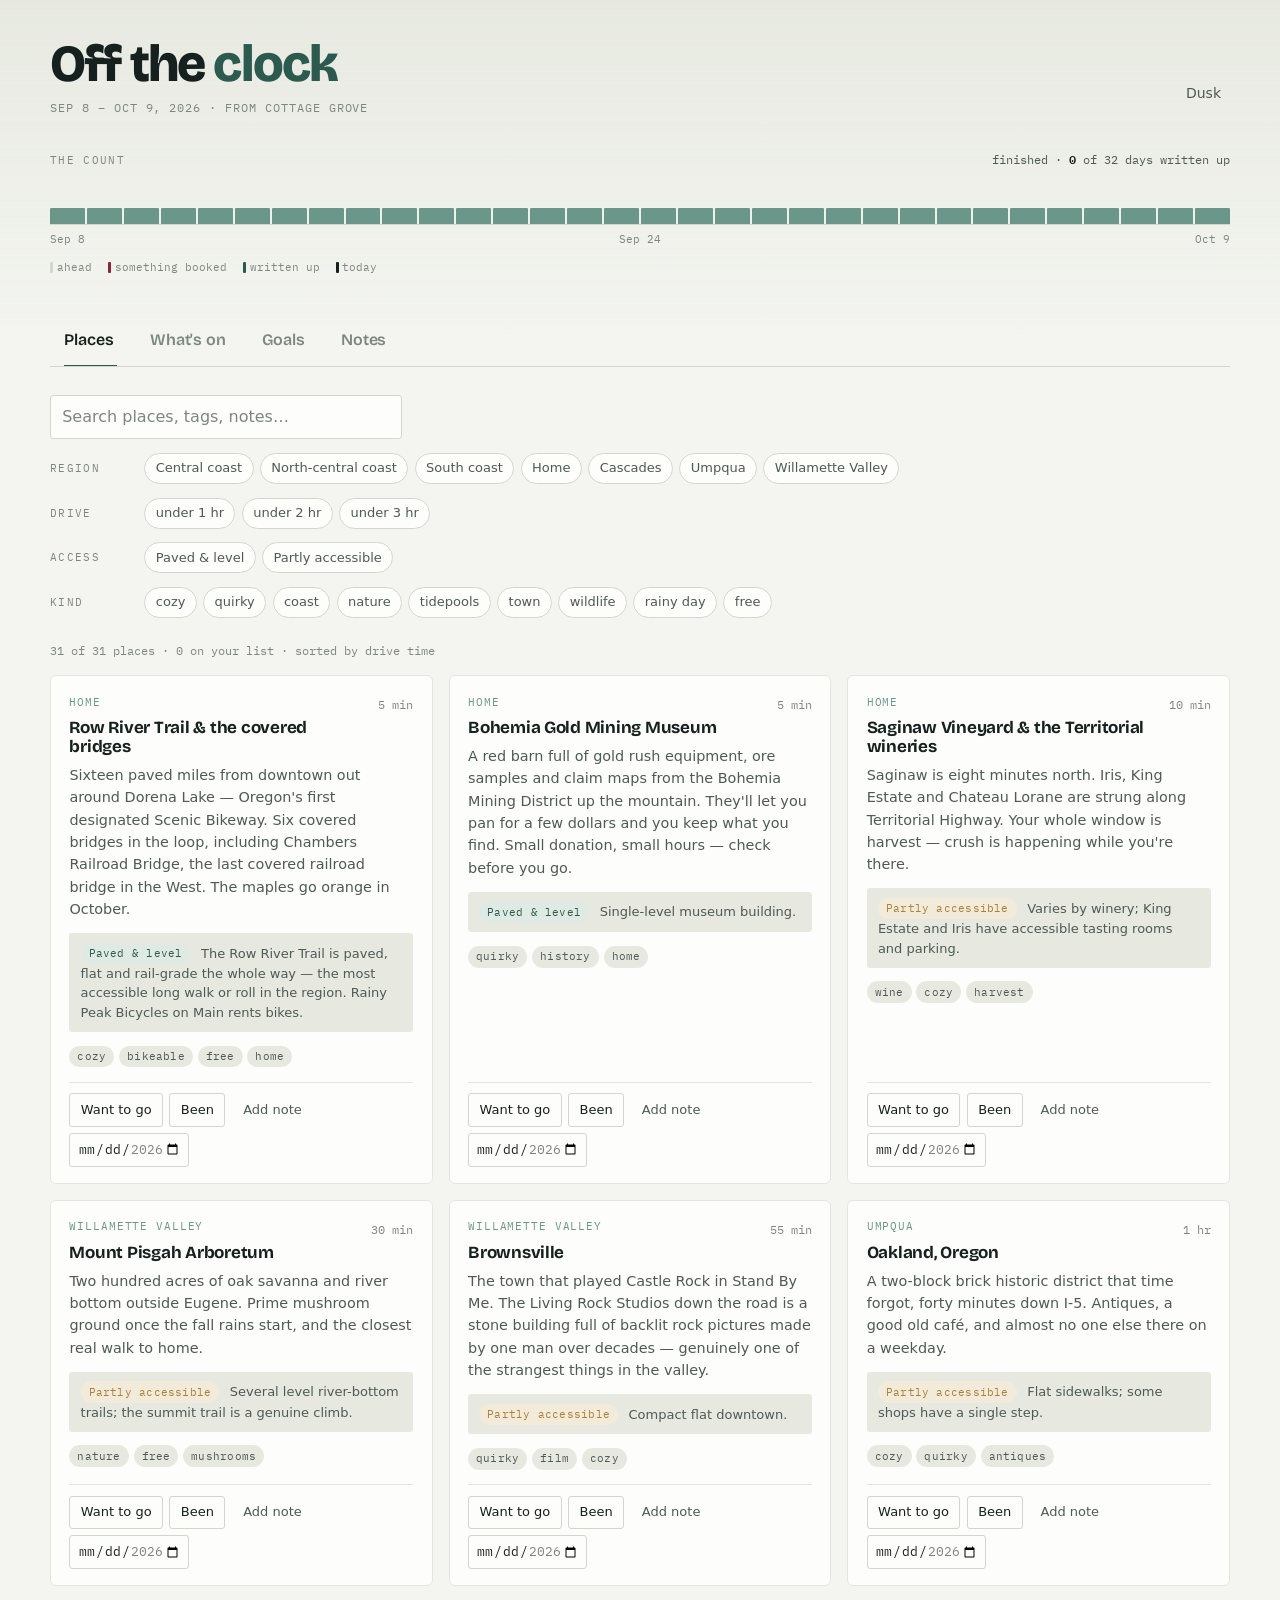
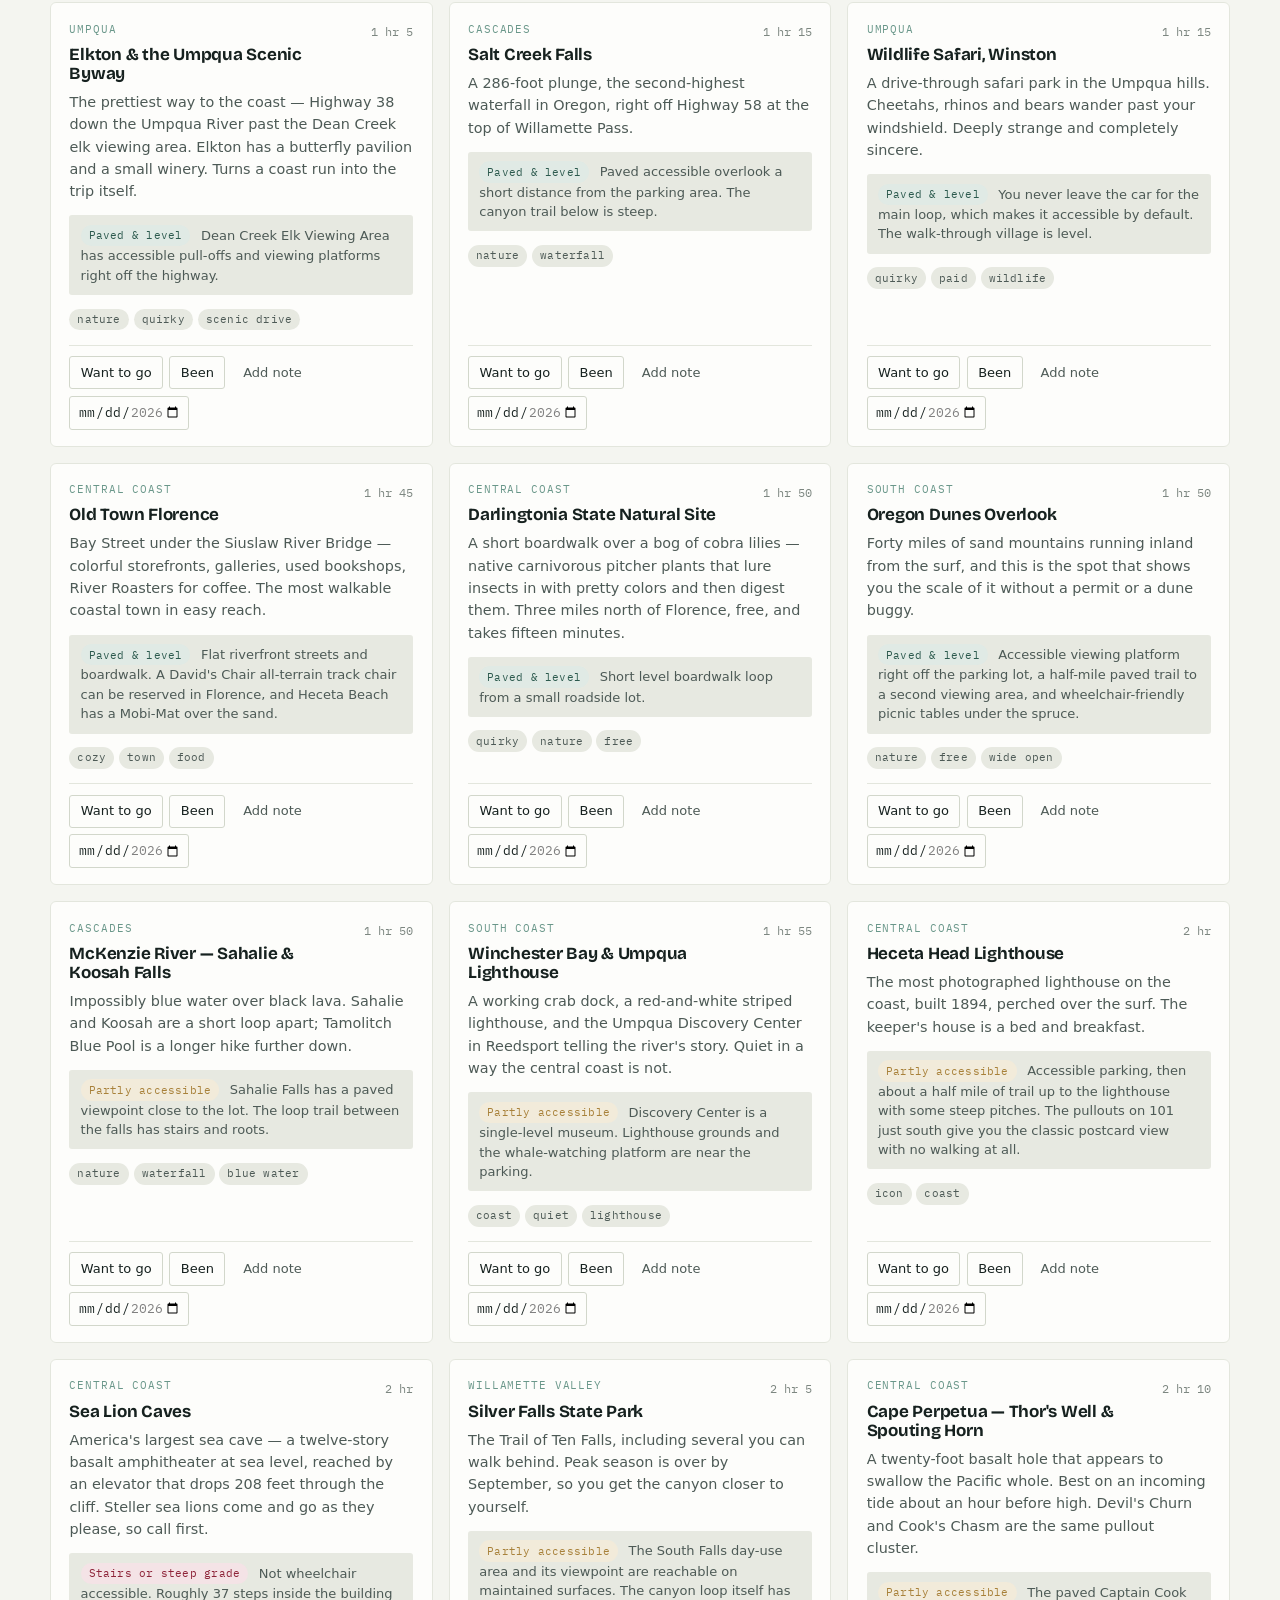
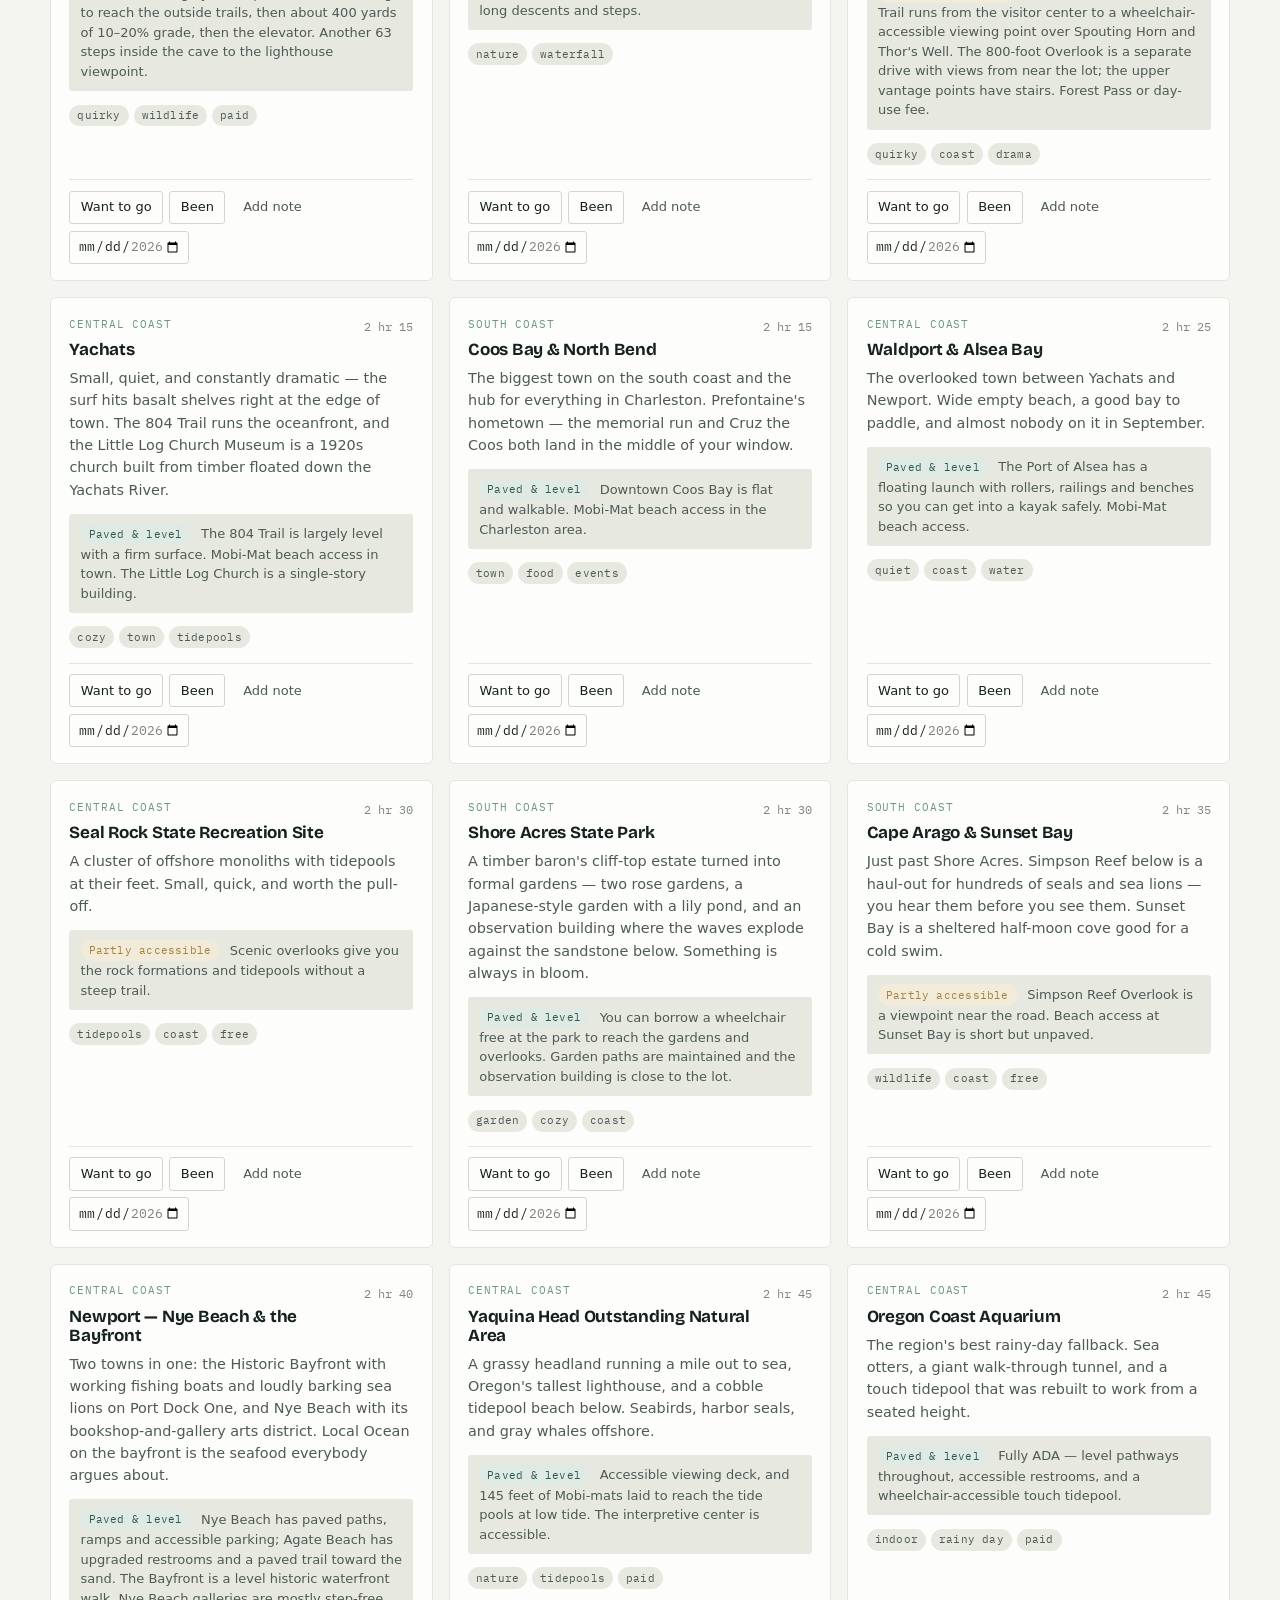
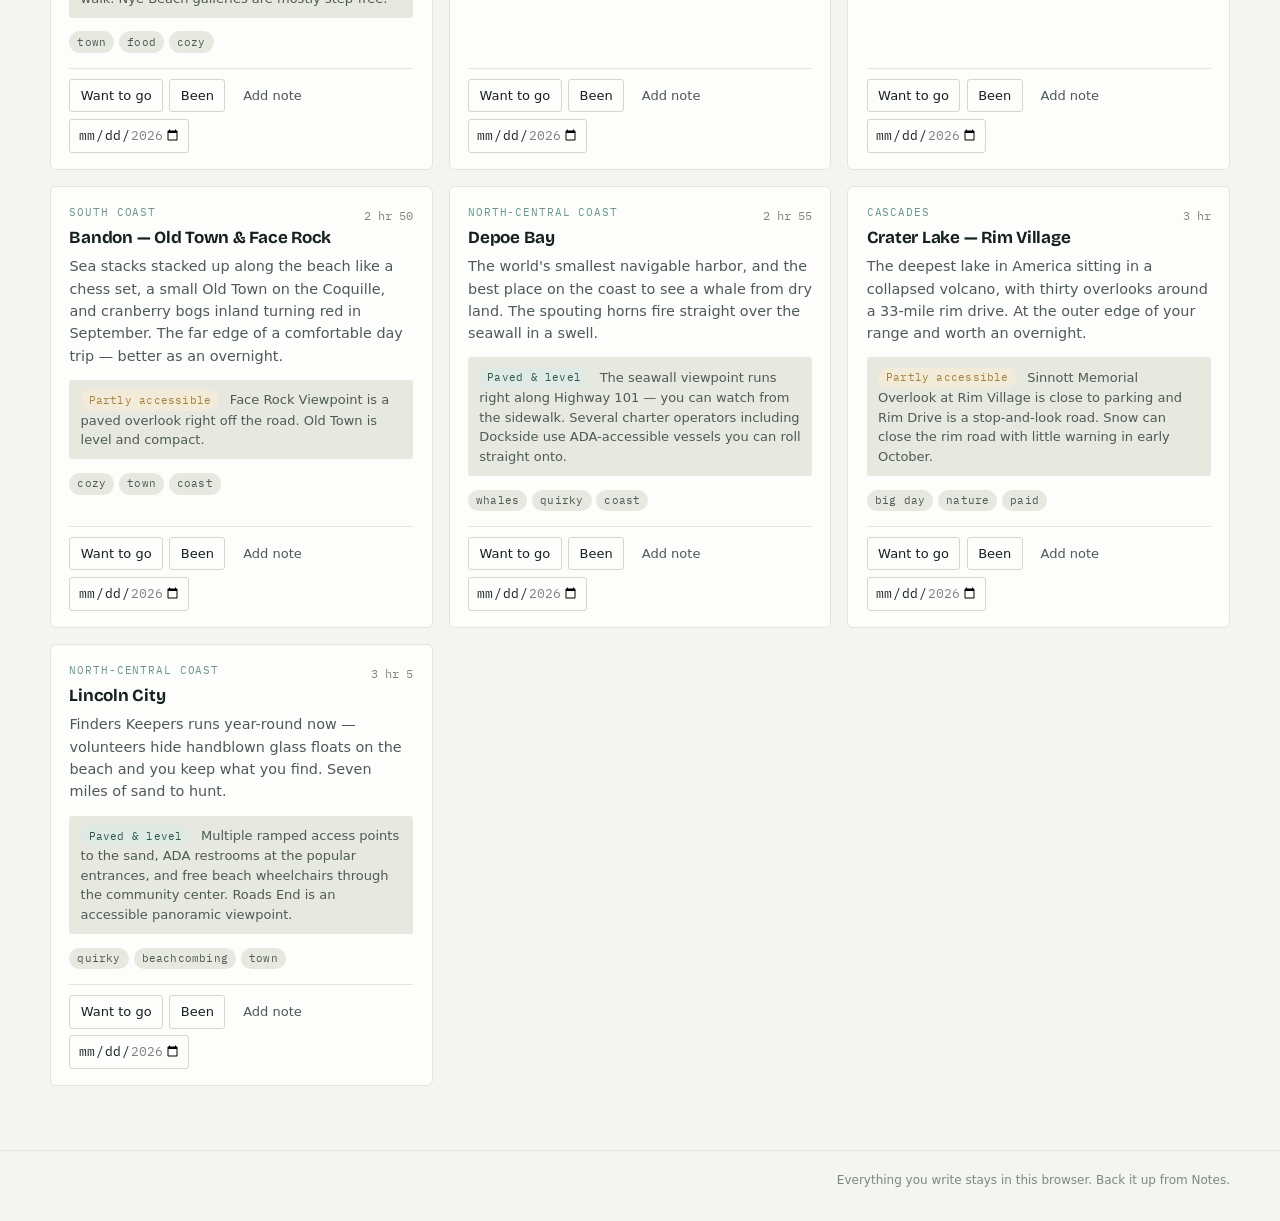
==== index.html @ e520e174 "first commit" ====
<!doctype html>
<html lang="en" data-theme="light">
  <head>
    <meta charset="utf-8" />
    <meta name="viewport" content="width=device-width, initial-scale=1" />
    <meta name="theme-color" content="#2c5a4e" />
    <meta
      name="description"
      content="Trip planner, goal keeper and notebook for a sabbatical on the Oregon coast, Sep 8 – Oct 9 2026."
    />
    <title>Off the clock — Sep 8 to Oct 9</title>

    <link rel="preconnect" href="https://fonts.googleapis.com" />
    <link rel="preconnect" href="https://fonts.gstatic.com" crossorigin />
    <link
      href="https://fonts.googleapis.com/css2?family=Bricolage+Grotesque:opsz,wght@12..96,400;12..96,600;12..96,700;12..96,800&family=IBM+Plex+Mono:wght@400;500&display=swap"
      rel="stylesheet"
    />
    <link rel="stylesheet" href="./styles/main.css" />
  </head>

  <body>
    <app-layout theme="light">
      <day-strip slot="strip"></day-strip>

      <app-tabs>
        <tab-panel label="Places">
          <place-list></place-list>
        </tab-panel>

        <tab-panel label="What's on">
          <event-list></event-list>
        </tab-panel>

        <tab-panel label="Goals">
          <goal-board></goal-board>
        </tab-panel>

        <tab-panel label="Notes">
          <journal-log></journal-log>
        </tab-panel>
      </app-tabs>
    </app-layout>

    <app-modal></app-modal>

    <script type="module" src="./js/main.js"></script>
  </body>
</html>
---- styles/main.css ----
/* ============================================================
   Sabbatical — design tokens and document-level styles.

   Palette is taken from the coast in October: wet basalt, lichen
   fog, kelp, and the cranberry bogs south of Bandon that turn red
   in exactly this window.

   Custom properties declared on :root inherit through shadow
   boundaries, so every component reads from this one place.
   ============================================================ */

:root {
  color-scheme: light;

  /* surfaces */
  --paper: #f4f5f0;
  --fog: #e7e9e1;
  --surface: #fdfdfb;
  --line: #d2d7cb;
  --line-soft: #e3e6dd;

  /* ink */
  --ink: #16211f;
  --ink-soft: #4d5a56;
  --ink-faint: #7d8781;

  /* accents */
  --kelp: #2c5a4e;
  --kelp-soft: #6a978a;
  --kelp-wash: #e0eae5;
  --cranberry: #8d2338;
  --cranberry-wash: #f4e3e6;
  --tide: #3f6f8d;
  --tide-wash: #e2ecf1;
  --sand: #a8813a;
  --sand-wash: #f2ebda;

  /* type */
  --display: 'Bricolage Grotesque', 'Trebuchet MS', system-ui, sans-serif;
  --body: system-ui, -apple-system, 'Segoe UI', Roboto, sans-serif;
  --mono: 'IBM Plex Mono', ui-monospace, 'SF Mono', Menlo, monospace;

  /* geometry */
  --radius: 3px;
  --radius-lg: 6px;
  --shadow: 0 1px 2px rgb(22 33 31 / 0.06), 0 4px 14px rgb(22 33 31 / 0.05);
  --shadow-lift: 0 2px 4px rgb(22 33 31 / 0.08), 0 10px 30px rgb(22 33 31 / 0.1);
  --transition: 160ms cubic-bezier(0.4, 0, 0.2, 1);

  /* rhythm */
  --gutter: clamp(1rem, 4vw, 2.5rem);
  --measure: 68ch;
}

[data-theme='dark'] {
  color-scheme: dark;

  --paper: #101917;
  --fog: #18241f;
  --surface: #1b2926;
  --line: #2c3d39;
  --line-soft: #23322e;

  --ink: #e6eae3;
  --ink-soft: #a7b3ad;
  --ink-faint: #75837d;

  --kelp: #79bda9;
  --kelp-soft: #4d8474;
  --kelp-wash: #1c3230;
  --cranberry: #e08296;
  --cranberry-wash: #33202a;
  --tide: #82b3cf;
  --tide-wash: #1b2c36;
  --sand: #cfab63;
  --sand-wash: #302a1d;

  --shadow: 0 1px 2px rgb(0 0 0 / 0.4), 0 4px 14px rgb(0 0 0 / 0.3);
  --shadow-lift: 0 2px 4px rgb(0 0 0 / 0.5), 0 10px 30px rgb(0 0 0 / 0.45);
}

*,
*::before,
*::after {
  box-sizing: border-box;
}

html {
  -webkit-text-size-adjust: 100%;
}

body {
  margin: 0;
  min-height: 100dvh;
  background: var(--paper);
  color: var(--ink);
  font-family: var(--body);
  font-size: 16px;
  line-height: 1.55;
  -webkit-font-smoothing: antialiased;
}

/* A faint horizon band behind everything — the only ambient decoration. */
body::before {
  content: '';
  position: fixed;
  inset: 0 0 auto 0;
  height: 340px;
  background: linear-gradient(to bottom, var(--fog), transparent);
  pointer-events: none;
  z-index: -1;
}

:focus-visible {
  outline: 2px solid var(--kelp);
  outline-offset: 2px;
  border-radius: 2px;
}

.visually-hidden {
  position: absolute;
  width: 1px;
  height: 1px;
  padding: 0;
  margin: -1px;
  overflow: hidden;
  clip-path: inset(50%);
  white-space: nowrap;
  border: 0;
}

.flex {
  display: flex;
}

.grid {
  display: grid;
}

/* Components render before their modules parse; hide the flash. */
:not(:defined) {
  visibility: hidden;
}

@media (prefers-reduced-motion: reduce) {
  *,
  *::before,
  *::after {
    animation-duration: 0.01ms !important;
    animation-iteration-count: 1 !important;
    transition-duration: 0.01ms !important;
    scroll-behavior: auto !important;
  }
}
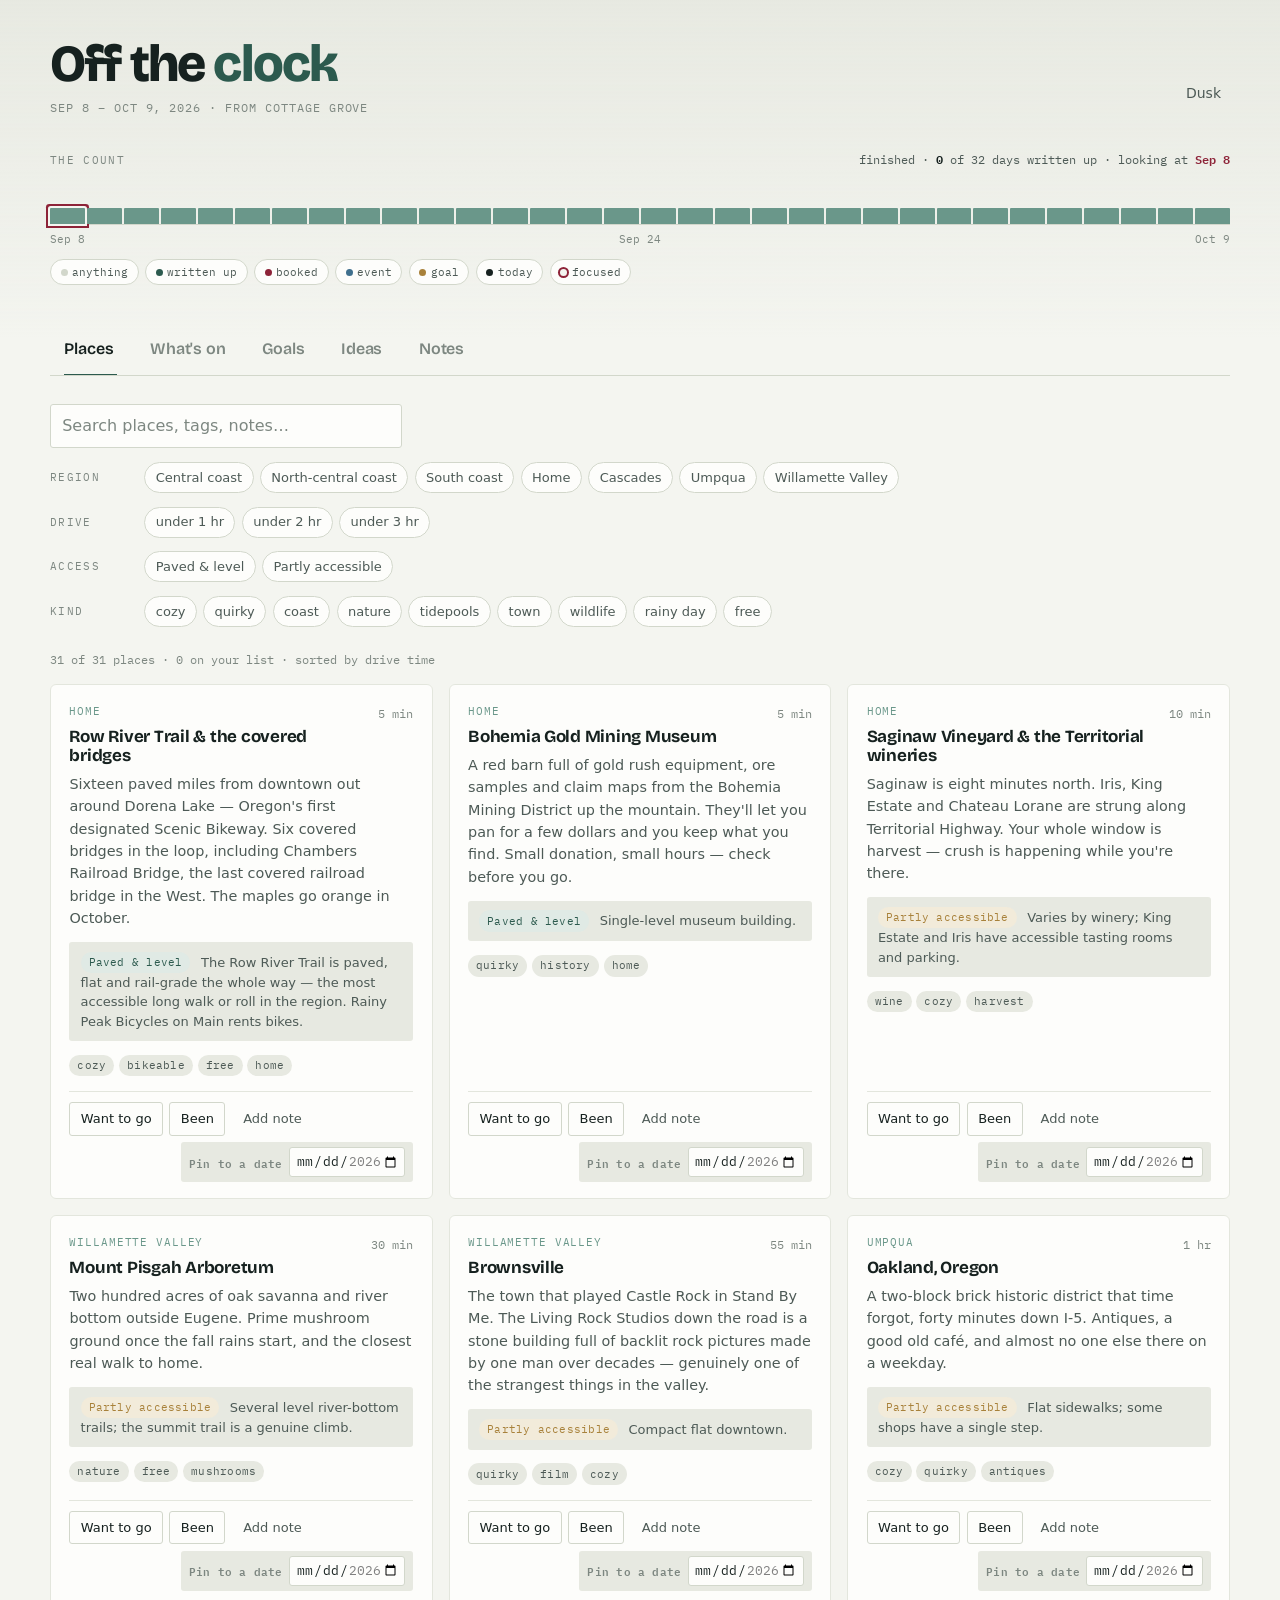
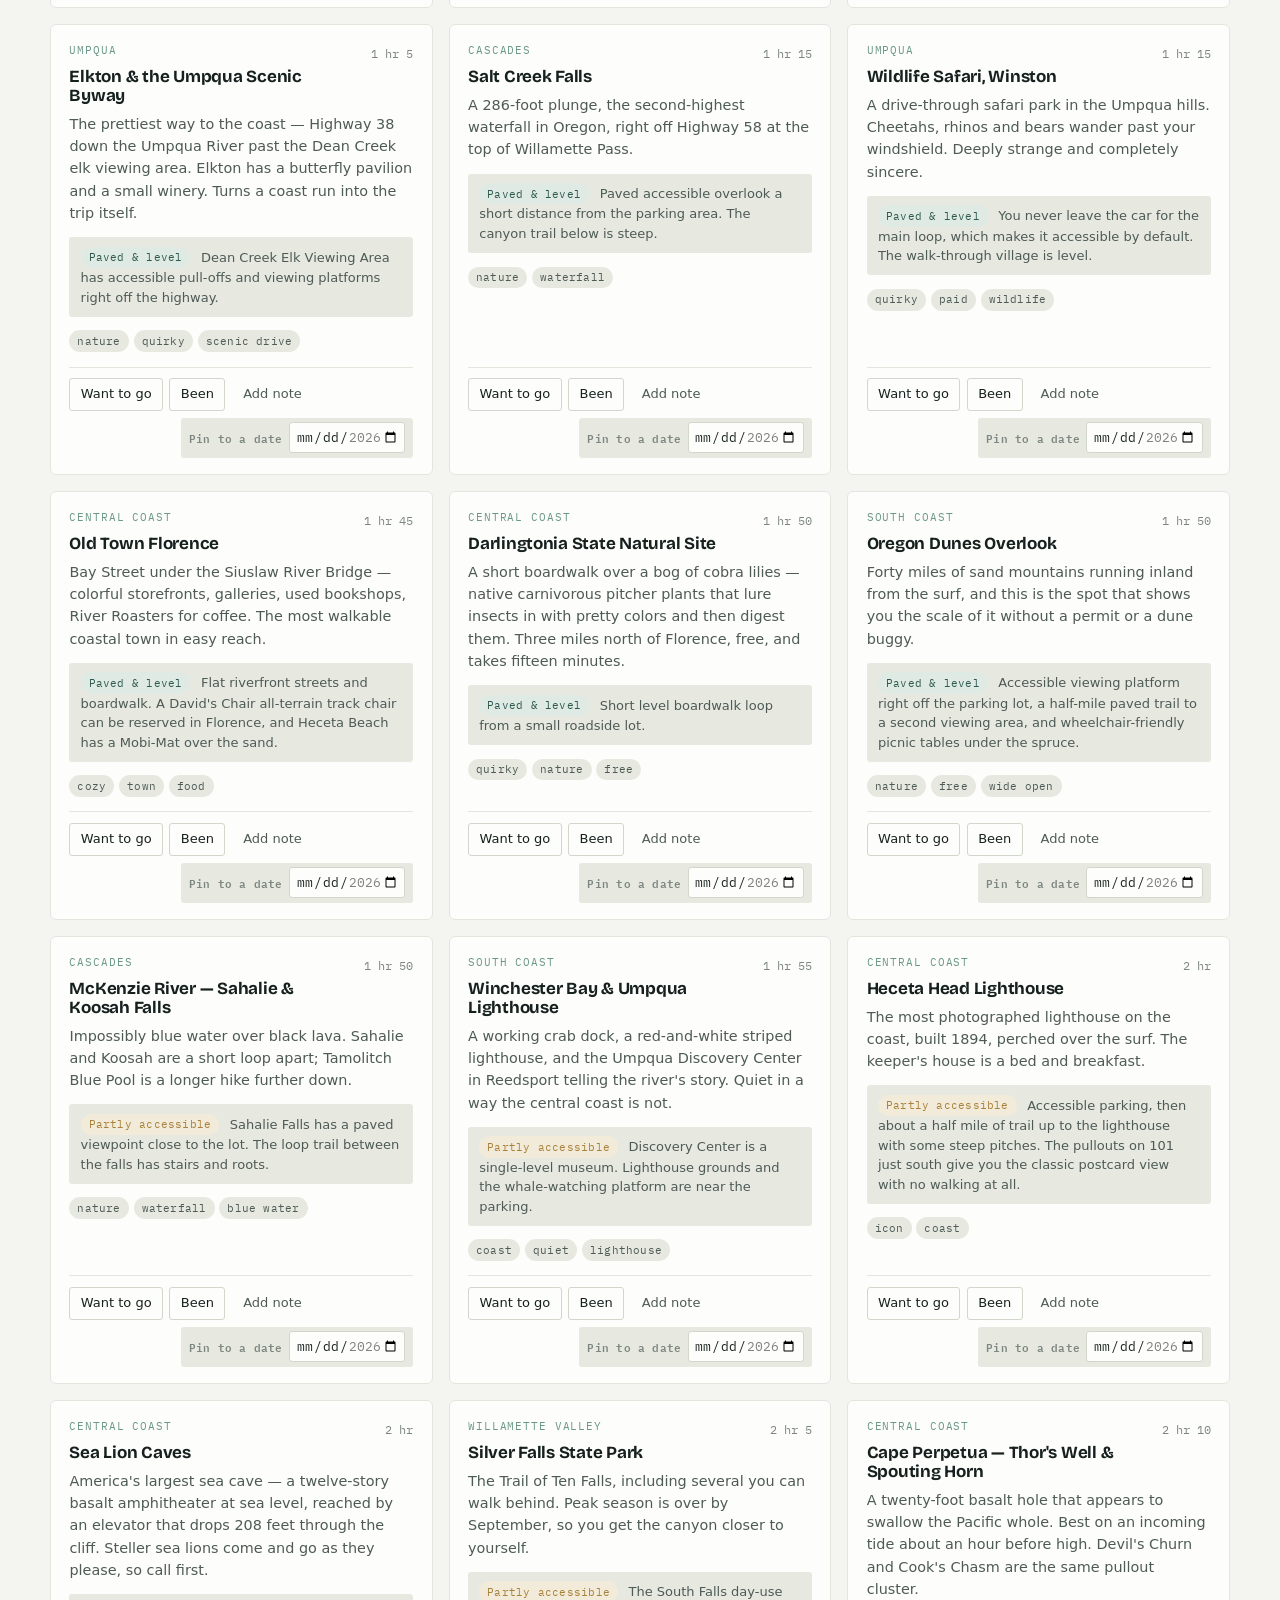
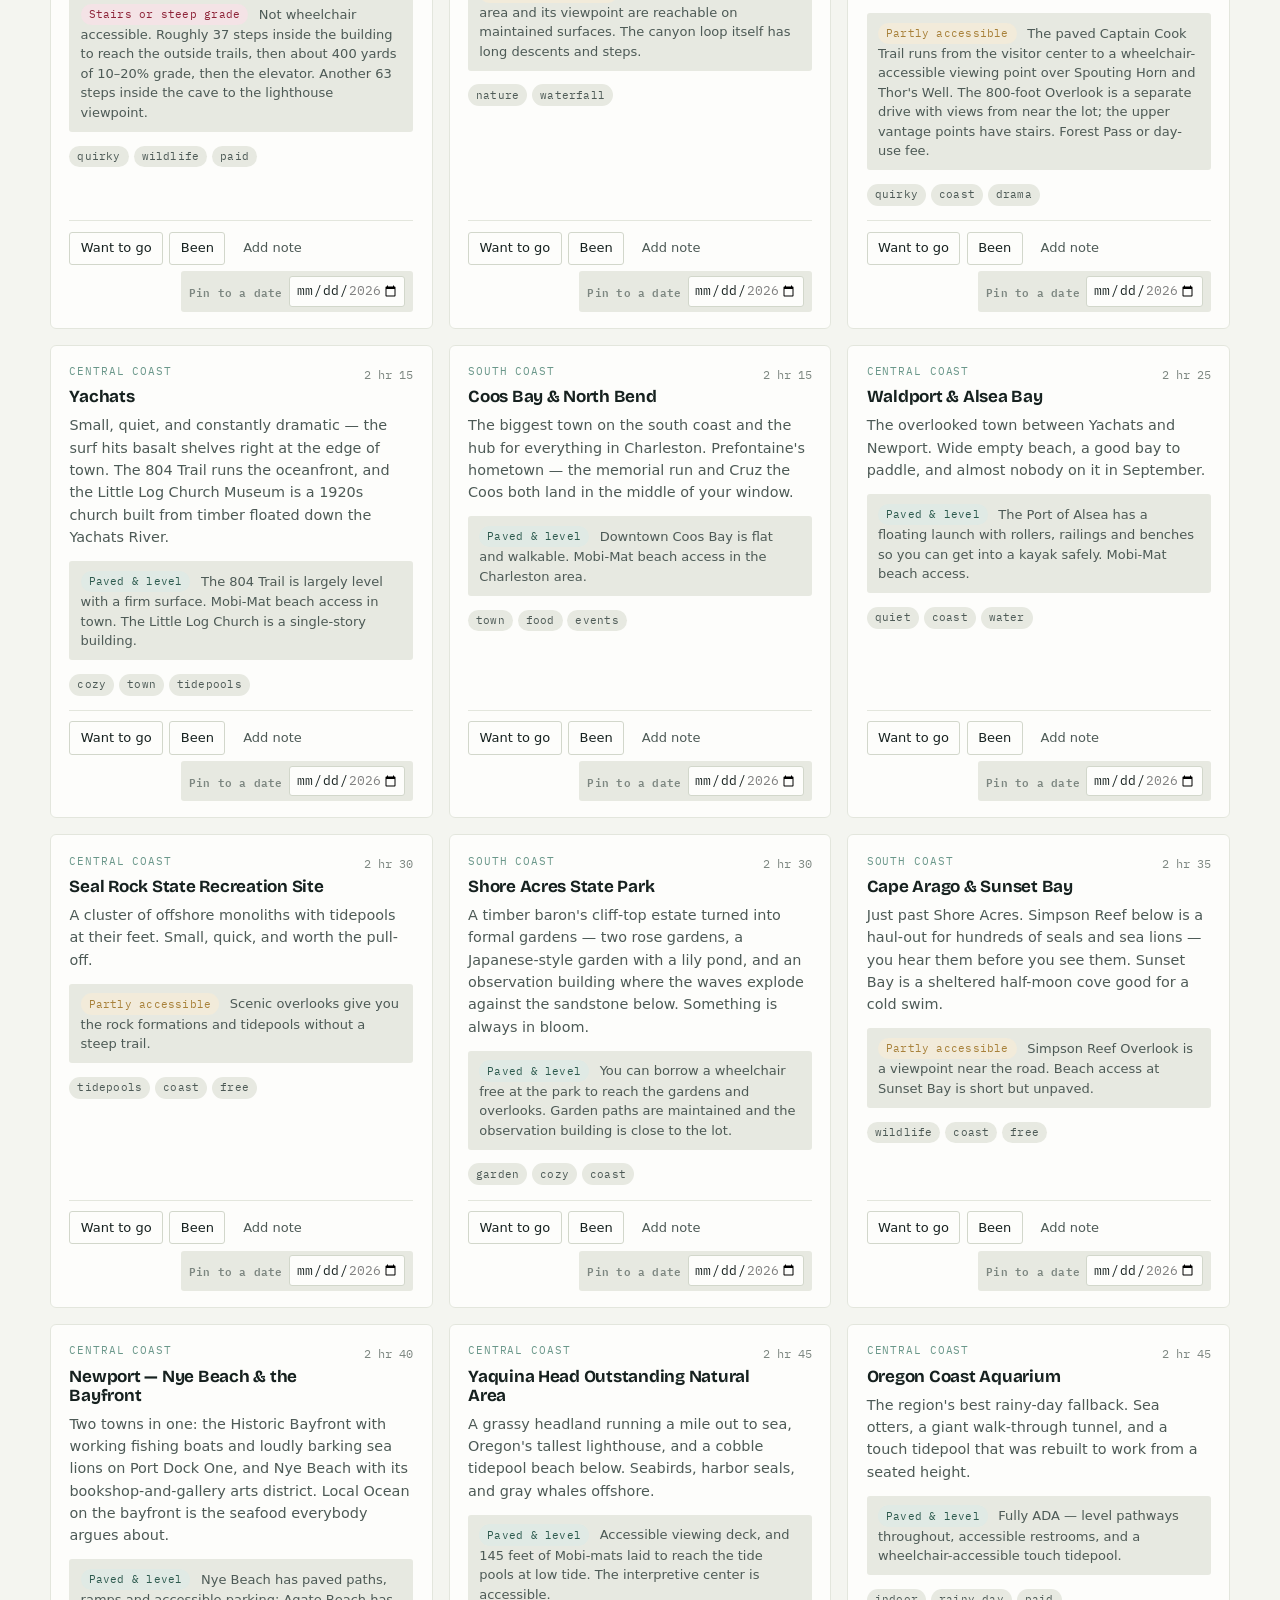
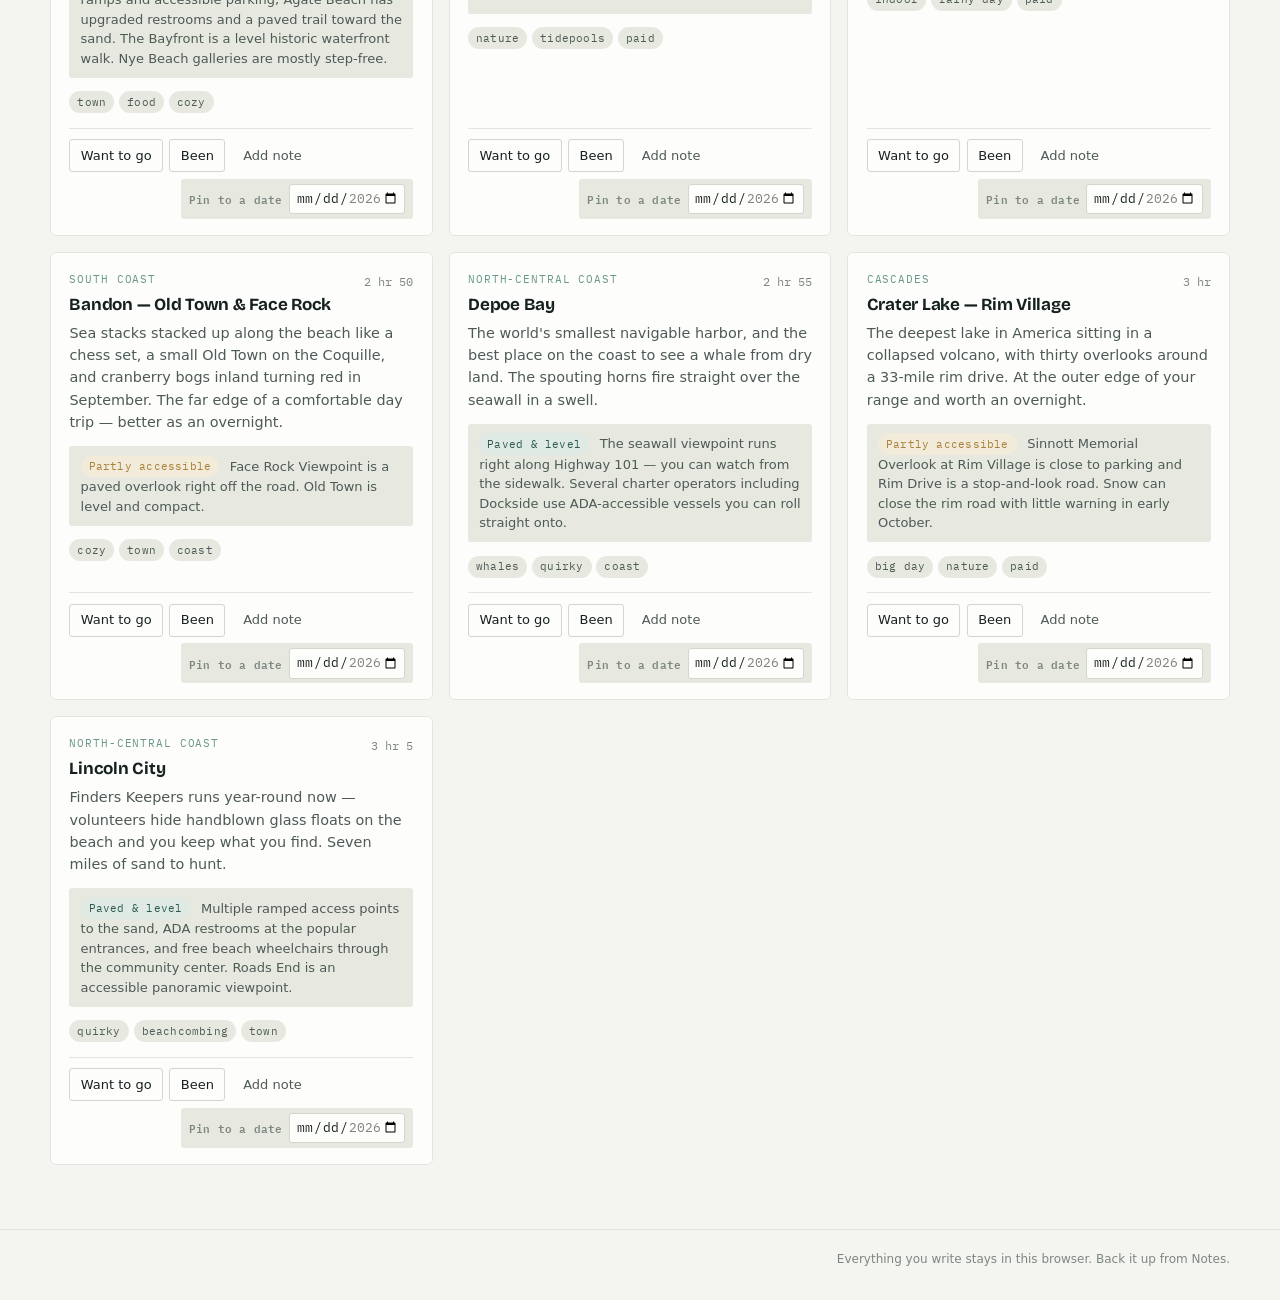
==== commit 051b1137: "Add an Ideas tab with a gacha-style day picker, and day-strip focus tracking Ideas tab --------- New" ====
--- a/index.html
+++ b/index.html
@@ -36,6 +36,10 @@
           <goal-board></goal-board>
         </tab-panel>
 
+        <tab-panel label="Ideas">
+          <idea-picker></idea-picker>
+        </tab-panel>
+
         <tab-panel label="Notes">
           <journal-log></journal-log>
         </tab-panel>
